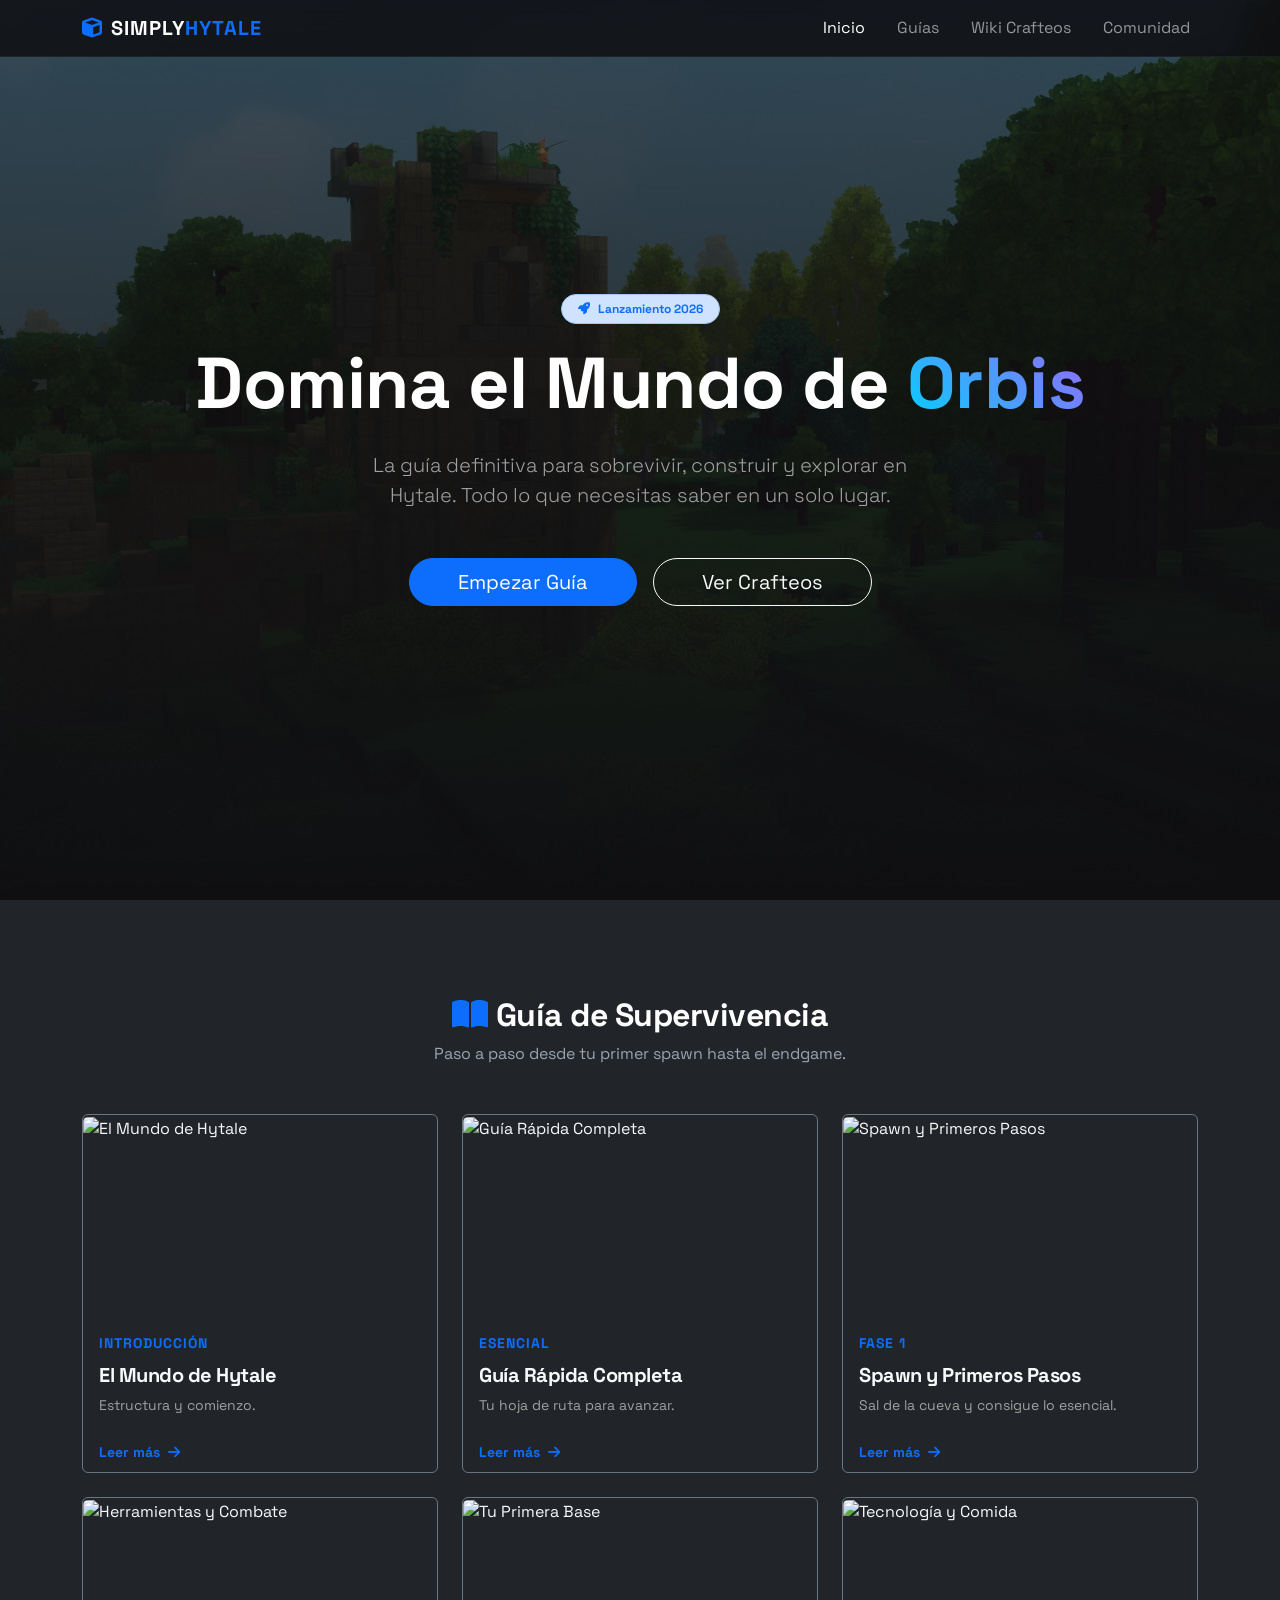
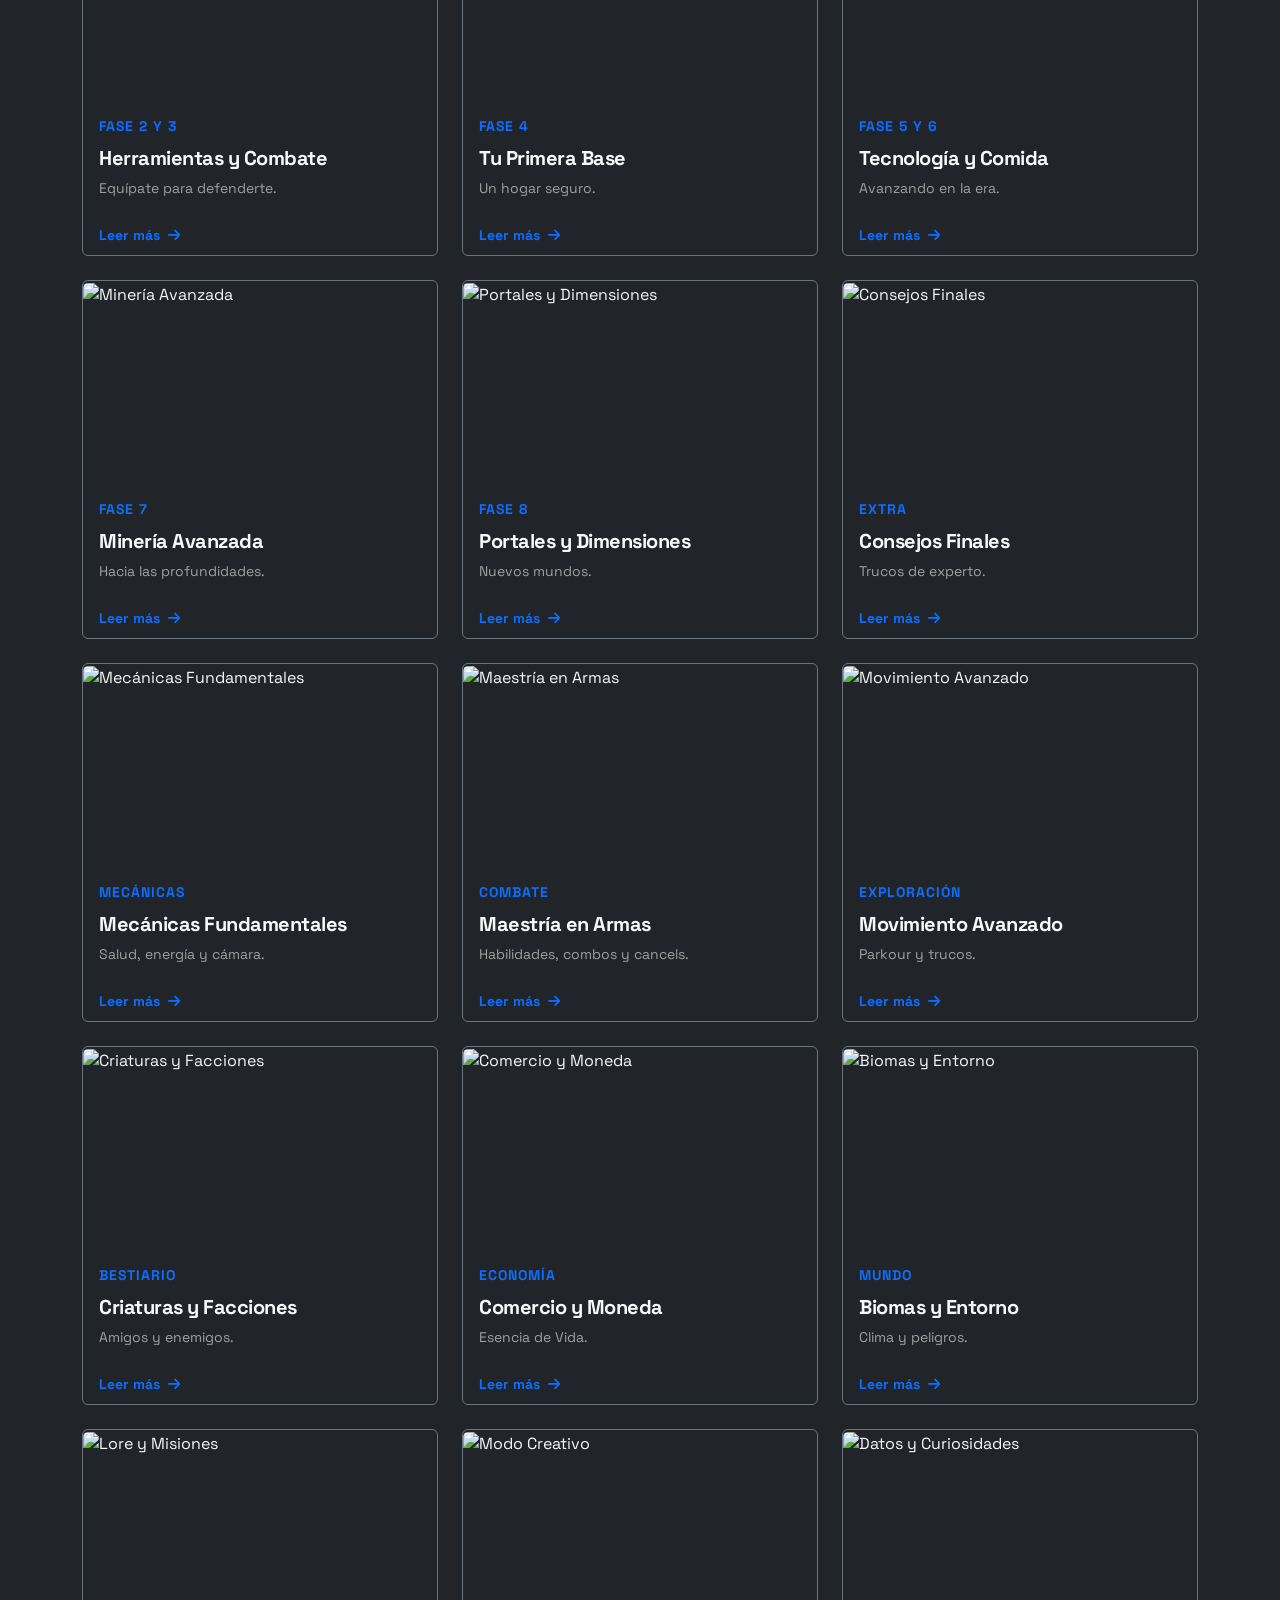
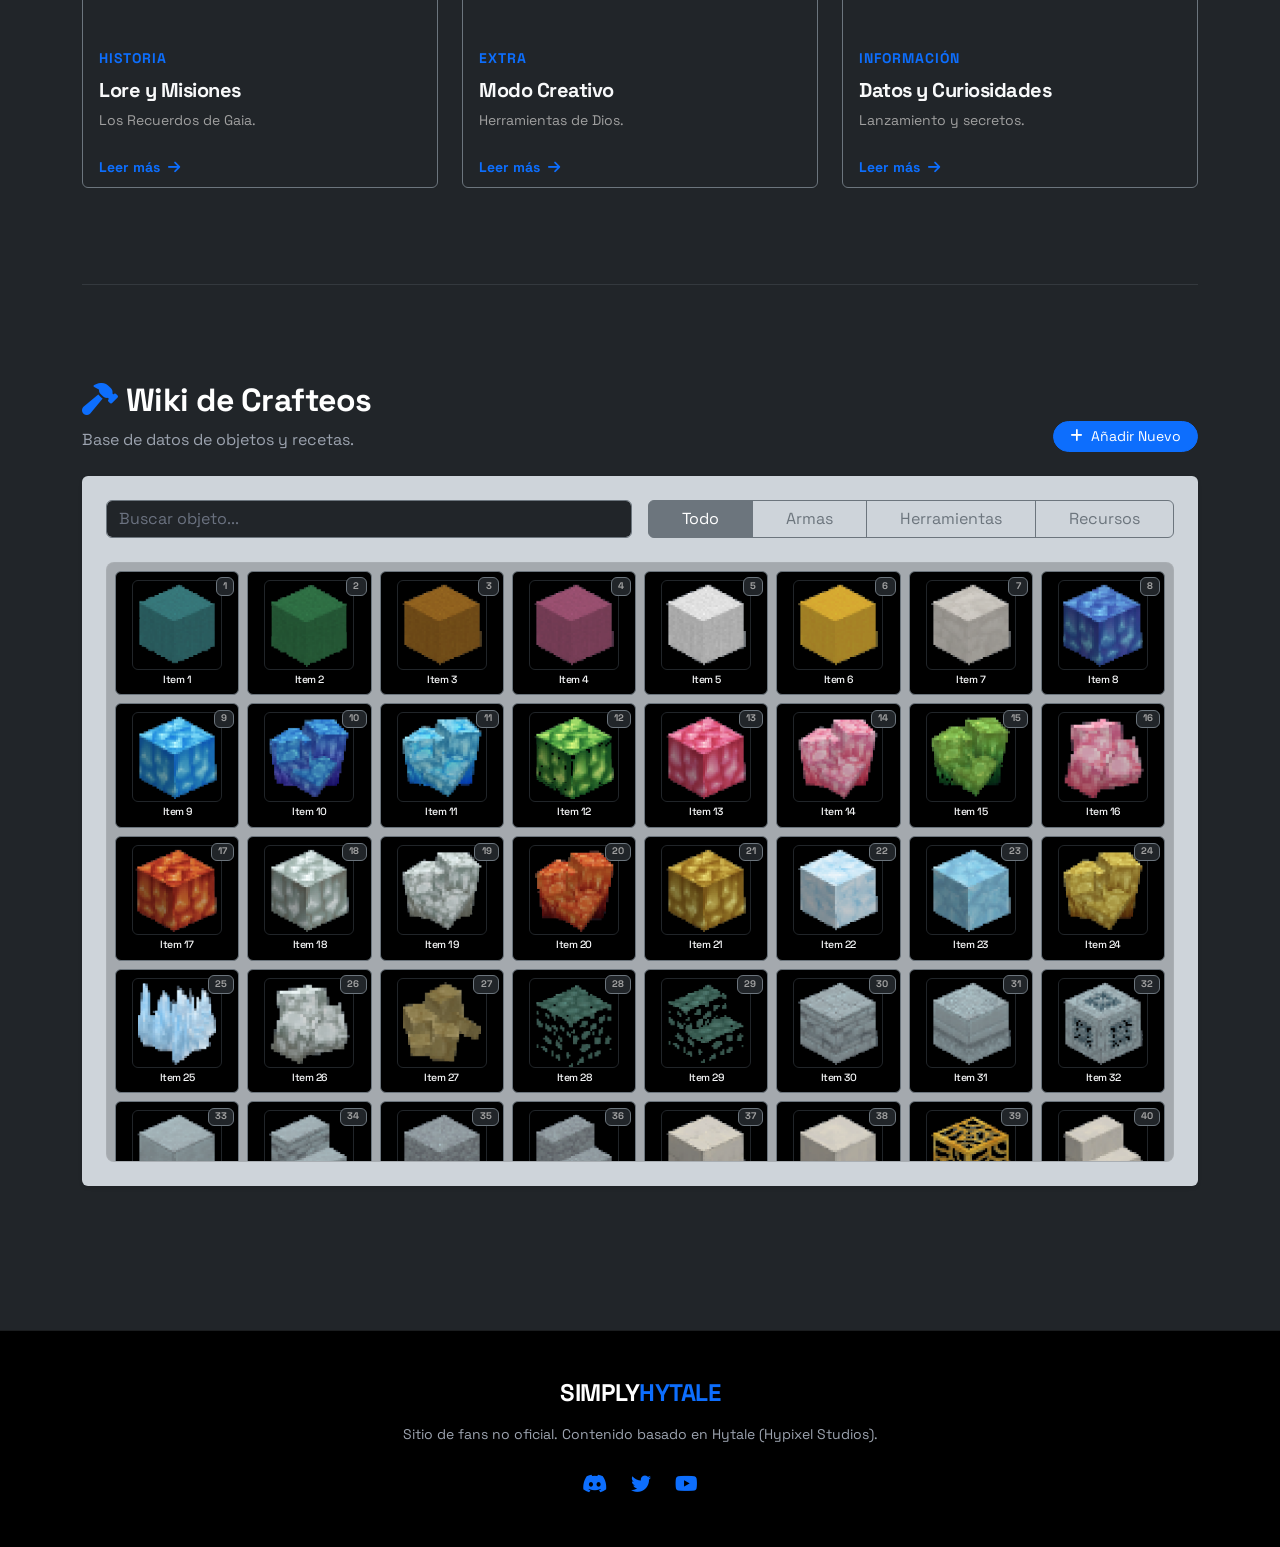
==== index.html @ f5057c67 "start" ====
<!DOCTYPE html>
<html lang="es">

<head>
    <meta charset="UTF-8">
    <meta name="viewport" content="width=device-width, initial-scale=1.0">
    <title>SimplyHytale | Guía & Wiki</title>
    <!-- Bootstrap 5 CSS -->
    <link href="https://cdn.jsdelivr.net/npm/bootstrap@5.3.0/dist/css/bootstrap.min.css" rel="stylesheet">
    <!-- FontAwesome -->
    <link rel="stylesheet" href="https://cdnjs.cloudflare.com/ajax/libs/font-awesome/6.4.0/css/all.min.css">
    <!-- Google Fonts -->
    <link rel="preconnect" href="https://fonts.googleapis.com">
    <link rel="preconnect" href="https://fonts.gstatic.com" crossorigin>
    <link href="https://fonts.googleapis.com/css2?family=Space+Grotesk:wght@300;400;500;700&display=swap"
        rel="stylesheet">
    <!-- Custom CSS -->
    <link rel="stylesheet" href="css/style.css">
</head>

<body class="bg-dark text-light">

    <!-- Navigation -->
    <nav class="navbar navbar-expand-lg navbar-dark fixed-top glass-effect">
        <div class="container">
            <a class="navbar-brand fw-bold" href="#">
                <i class="fas fa-cube me-2 text-primary"></i>SIMPLY<span class="text-primary">HYTALE</span>
            </a>
            <button class="navbar-toggler border-0" type="button" data-bs-toggle="collapse" data-bs-target="#navbarNav">
                <span class="navbar-toggler-icon"></span>
            </button>
            <div class="collapse navbar-collapse" id="navbarNav">
                <ul class="navbar-nav ms-auto gap-3">
                    <li class="nav-item"><a class="nav-link active" href="#hero">Inicio</a></li>
                    <li class="nav-item"><a class="nav-link" href="#guides">Guías</a></li>
                    <li class="nav-item"><a class="nav-link" href="#crafting">Wiki Crafteos</a></li>
                    <li class="nav-item"><a class="nav-link" href="#community">Comunidad</a></li>
                </ul>
            </div>
        </div>
    </nav>

    <!-- Hero Section -->
    <header id="hero" class="d-flex align-items-center justify-content-center text-center vh-100 position-relative">
        <div class="bg-image-overlay"></div>
        <div class="container position-relative z-2">
            <span class="badge bg-primary-subtle text-primary border border-primary-subtle rounded-pill mb-3 px-3 py-2">
                <i class="fas fa-rocket me-2"></i>Lanzamiento 2026
            </span>
            <h1 class="display-2 fw-bold mb-4">Domina el Mundo de <span class="text-gradient">Orbis</span></h1>
            <p class="lead text-secondary mb-5 mx-auto" style="max-width: 600px;">
                La guía definitiva para sobrevivir, construir y explorar en Hytale. Todo lo que necesitas saber en un
                solo lugar.
            </p>
            <div class="d-flex gap-3 justify-content-center">
                <a href="#guides" class="btn btn-primary btn-lg rounded-pill px-5">Empezar Guía</a>
                <a href="#crafting" class="btn btn-outline-light btn-lg rounded-pill px-5">Ver Crafteos</a>
            </div>
        </div>
    </header>

    <!-- Main Content -->
    <main class="container py-5">

        <!-- Guides Section (Dynamic) -->
        <section id="guides" class="py-5">
            <div class="text-center mb-5">
                <h2 class="fw-bold"><i class="fas fa-book-open text-primary me-2"></i>Guía de Supervivencia</h2>
                <p class="text-muted">Paso a paso desde tu primer spawn hasta el endgame.</p>
            </div>

            <!-- Dynamic Container for Guides -->
            <!-- Standard View: Grid of cards -->
            <!-- Detail View: Replaces grid with article -->
            <div id="guide-dynamic-container" class="position-relative min-vh-50">
                <!-- Loading State -->
                <div class="text-center py-5">
                    <div class="spinner-border text-primary" role="status">
                        <span class="visually-hidden">Cargando...</span>
                    </div>
                </div>
            </div>
        </section>

        <hr class="border-secondary opacity-25 my-5">

        <!-- Crafting Section -->
        <section id="crafting" class="py-5">
            <div class="d-flex justify-content-between align-items-end mb-4 flex-wrap gap-3">
                <div>
                    <h2 class="fw-bold"><i class="fas fa-hammer text-primary me-2"></i>Wiki de Crafteos</h2>
                    <p class="text-muted mb-0">Base de datos de objetos y recetas.</p>
                </div>
                <button class="btn btn-sm btn-primary rounded-pill px-3" data-bs-toggle="modal"
                    data-bs-target="#addRecipeModal">
                    <i class="fas fa-plus me-1"></i> Añadir Nuevo
                </button>
            </div>

            <div class="card bg-dark-subtle border-0 shadow-sm">
                <div class="card-body p-4">
                    <!-- Filters -->
                    <div class="row g-3 mb-4">
                        <div class="col-md-6">
                            <input type="text" id="search-crafting"
                                class="form-control bg-dark text-light border-secondary" placeholder="Buscar objeto...">
                        </div>
                        <div class="col-md-6">
                            <div class="btn-group w-100" role="group">
                                <button type="button" class="btn btn-outline-secondary active"
                                    data-filter="all">Todo</button>
                                <button type="button" class="btn btn-outline-secondary"
                                    data-filter="weapon">Armas</button>
                                <button type="button" class="btn btn-outline-secondary"
                                    data-filter="tool">Herramientas</button>
                                <button type="button" class="btn btn-outline-secondary"
                                    data-filter="resource">Recursos</button>
                            </div>
                        </div>
                    </div>

                    <!-- Items Grid -->
                    <div id="crafting-grid">
                        <!-- Dynamic Content -->
                    </div>
                </div>
            </div>
        </section>

    </main>

    <!-- Footer -->
    <footer class="bg-black py-5 mt-5 border-top border-secondary border-opacity-25">
        <div class="container text-center">
            <h4 class="fw-bold mb-3">SIMPLY<span class="text-primary">HYTALE</span></h4>
            <p class="text-muted mb-4 small">Sitio de fans no oficial. Contenido basado en Hytale (Hypixel Studios).</p>
            <div class="d-flex justify-content-center gap-4 text-secondary fs-5">
                <a href="https://discord.gg/ccy5V2Jbmm" class="hover-text-primary"><i class="fab fa-discord"></i></a>
                <a href="#" class="hover-text-primary"><i class="fab fa-twitter"></i></a>
                <a href="#" class="hover-text-primary"><i class="fab fa-youtube"></i></a>
            </div>
        </div>
    </footer>

    <!-- Modals -->
    <!-- Add Recipe Modal -->
    <div class="modal fade" id="addRecipeModal" tabindex="-1" aria-hidden="true">
        <div class="modal-dialog modal-dialog-centered">
            <div class="modal-content bg-dark border-secondary">
                <div class="modal-header border-secondary">
                    <h5 class="modal-title">Nueva Receta</h5>
                    <button type="button" class="btn-close btn-close-white" data-bs-dismiss="modal"
                        aria-label="Close"></button>
                </div>
                <div class="modal-body">
                    <form id="add-recipe-form">
                        <div class="mb-3">
                            <label class="form-label">Nombre del Objeto</label>
                            <input type="text" class="form-control bg-black text-light border-secondary" id="new-name"
                                required placeholder="Ej: Espada de Void">
                        </div>
                        <div class="mb-3">
                            <label class="form-label">Tipo</label>
                            <select class="form-select bg-black text-light border-secondary" id="new-type">
                                <option value="weapon">Arma</option>
                                <option value="tool">Herramienta</option>
                                <option value="resource">Recurso</option>
                            </select>
                        </div>
                        <div class="mb-3">
                            <label class="form-label">Icono (Emoji)</label>
                            <input type="text" class="form-control bg-black text-light border-secondary" id="new-icon"
                                value="⚔️" required>
                        </div>
                        <button type="submit" class="btn btn-primary w-100">Guardar Receta</button>
                    </form>
                </div>
            </div>
        </div>
    </div>

    <!-- Scripts -->
    <script src="https://cdn.jsdelivr.net/npm/bootstrap@5.3.0/dist/js/bootstrap.bundle.min.js"></script>
    <script src="js/itemsData.js"></script>
    <script src="js/main.js"></script>
</body>

</html>
---- css/style.css ----
/* Hytale Minimalist Theme - Bootstrap Overrides */

:root {
    --primary-color: #00d2ff;
    --bg-dark: #0f0f12;
    --bg-card: #18181b;
}

body {
    background-color: var(--bg-dark);
    font-family: 'Space Grotesk', sans-serif;
    color: #f0f0f0;
    /* Global text color fix */
}

/* Typography */
h1,
h2,
h3,
h4,
h5,
h6 {
    letter-spacing: -0.5px;
    color: #ffffff;
    /* Ensure headers are white */
}

/* ... existing code ... */

/* Text Contrast Overrides */
.text-secondary {
    color: #ccc !important;
    /* Lighter gray for better visibility */
}

.fw-bold {
    font-weight: 700 !important;
}

.text-gradient {
    background: linear-gradient(45deg, #00d2ff, #9966ff);
    -webkit-background-clip: text;
    -webkit-text-fill-color: transparent;
}

/* Navbar */
.glass-effect {
    background: rgba(15, 15, 18, 0.85);
    backdrop-filter: blur(12px);
    border-bottom: 1px solid rgba(255, 255, 255, 0.05);
}

.navbar-brand {
    letter-spacing: 1px;
}

/* Hero */
#hero {
    background: url('../images/hero-bg.jpg') no-repeat center center/cover;
}

.bg-image-overlay {
    position: absolute;
    top: 0;
    left: 0;
    width: 100%;
    height: 100%;
    background: linear-gradient(to bottom, rgba(15, 15, 18, 0.7), var(--bg-dark));
    /* Smooth fade to black */
    z-index: 1;
}

/* Utilities */
.hover-elevate {
    transition: transform 0.3s ease, box-shadow 0.3s ease;
}

.hover-elevate:hover {
    transform: translateY(-5px);
    box-shadow: 0 10px 20px rgba(0, 0, 0, 0.3);
}

.cursor-pointer {
    cursor: pointer;
}

.ls-1 {
    letter-spacing: 1px;
}

.object-fit-cover {
    object-fit: cover;
}

.fade-in {
    animation: fadeIn 0.4s ease-out;
}

@keyframes fadeIn {
    from {
        opacity: 0;
        transform: translateY(10px);
    }

    to {
        opacity: 1;
        transform: translateY(0);
    }
}

/* Custom Gradients */
.bg-gradient-to-t {
    background: linear-gradient(to top, rgba(0, 0, 0, 0.95) 0%, transparent 100%);
}

.hover-border-primary {
    transition: border-color 0.3s;
}

.hover-border-primary:hover {
    border-color: var(--primary-color) !important;
}

.hover-text-primary:hover {
    color: var(--primary-color) !important;
}

/* Article Styling */
.article-content p {
    font-size: 1.15rem;
    /* Slightly larger */
    line-height: 1.8;
    color: #e5e7eb;
    /* Lighter: Tailwind gray-200 */
    /* Tailwind gray-300 equiv */
}

.article-content h3 {
    margin-top: 2rem;
    margin-bottom: 1rem;
    color: #fff;
    font-weight: 600;
}

.article-content ul {
    margin-bottom: 2rem;
}

.article-content ul,
.article-content ol,
.article-content li {
    color: #e0e0e0;
    /* Match paragraph color */
    margin-bottom: 0.5rem;
}

/* Cards */
.card {
    background-color: var(--bg-card);
}

/* Text Contrast Overrides */
.text-secondary {
    color: #a0a0a0 !important;
    /* Lighter gray than Bootstrap default */
}

.text-muted {
    color: #9ca3af !important;
}

/* Form Controls Dark Mode */
.form-control,
.form-select {
    background-color: #1e1e24;
    color: #e0e0e0;
    border-color: #333;
}

.form-control::placeholder {
    color: #6b7280;
}

.form-control:focus,
.form-select:focus {
    background-color: #000;
    color: #fff;
    border-color: var(--primary-color);
    box-shadow: 0 0 0 0.25rem rgba(0, 210, 255, 0.25);
}

/* Item Card Specifics */
.item-card {
    transition: all 0.2s ease;
}

.item-card:hover {
    transform: scale(1.05);
    background-color: #222;
    z-index: 10;
}

/* Scrollbar */
::-webkit-scrollbar {
    width: 8px;
}

::-webkit-scrollbar-track {
    background: var(--bg-dark);
}

::-webkit-scrollbar-thumb {
    background: #333;
    border-radius: 4px;
}

::-webkit-scrollbar-thumb:hover {
    background: var(--primary-color);
}

/* Crafting Grid Customization */
#crafting-grid {
    display: grid;
    grid-template-columns: repeat(auto-fill, minmax(110px, 1fr));
    gap: 0.5rem;
    max-height: 600px;
    overflow-y: auto;
    padding: 0.5rem;
    background: rgba(0, 0, 0, 0.2);
    border-radius: 8px;
    border: 1px solid rgba(255, 255, 255, 0.05);
}

#crafting-grid .item-card {
    font-size: 0.75rem;
}

#crafting-grid .ratio {
    /* Target 90px roughly, container minmax 110px allows for padding */
    width: 90px;
    height: 90px;
    margin: 0 auto 0.5rem auto;
}
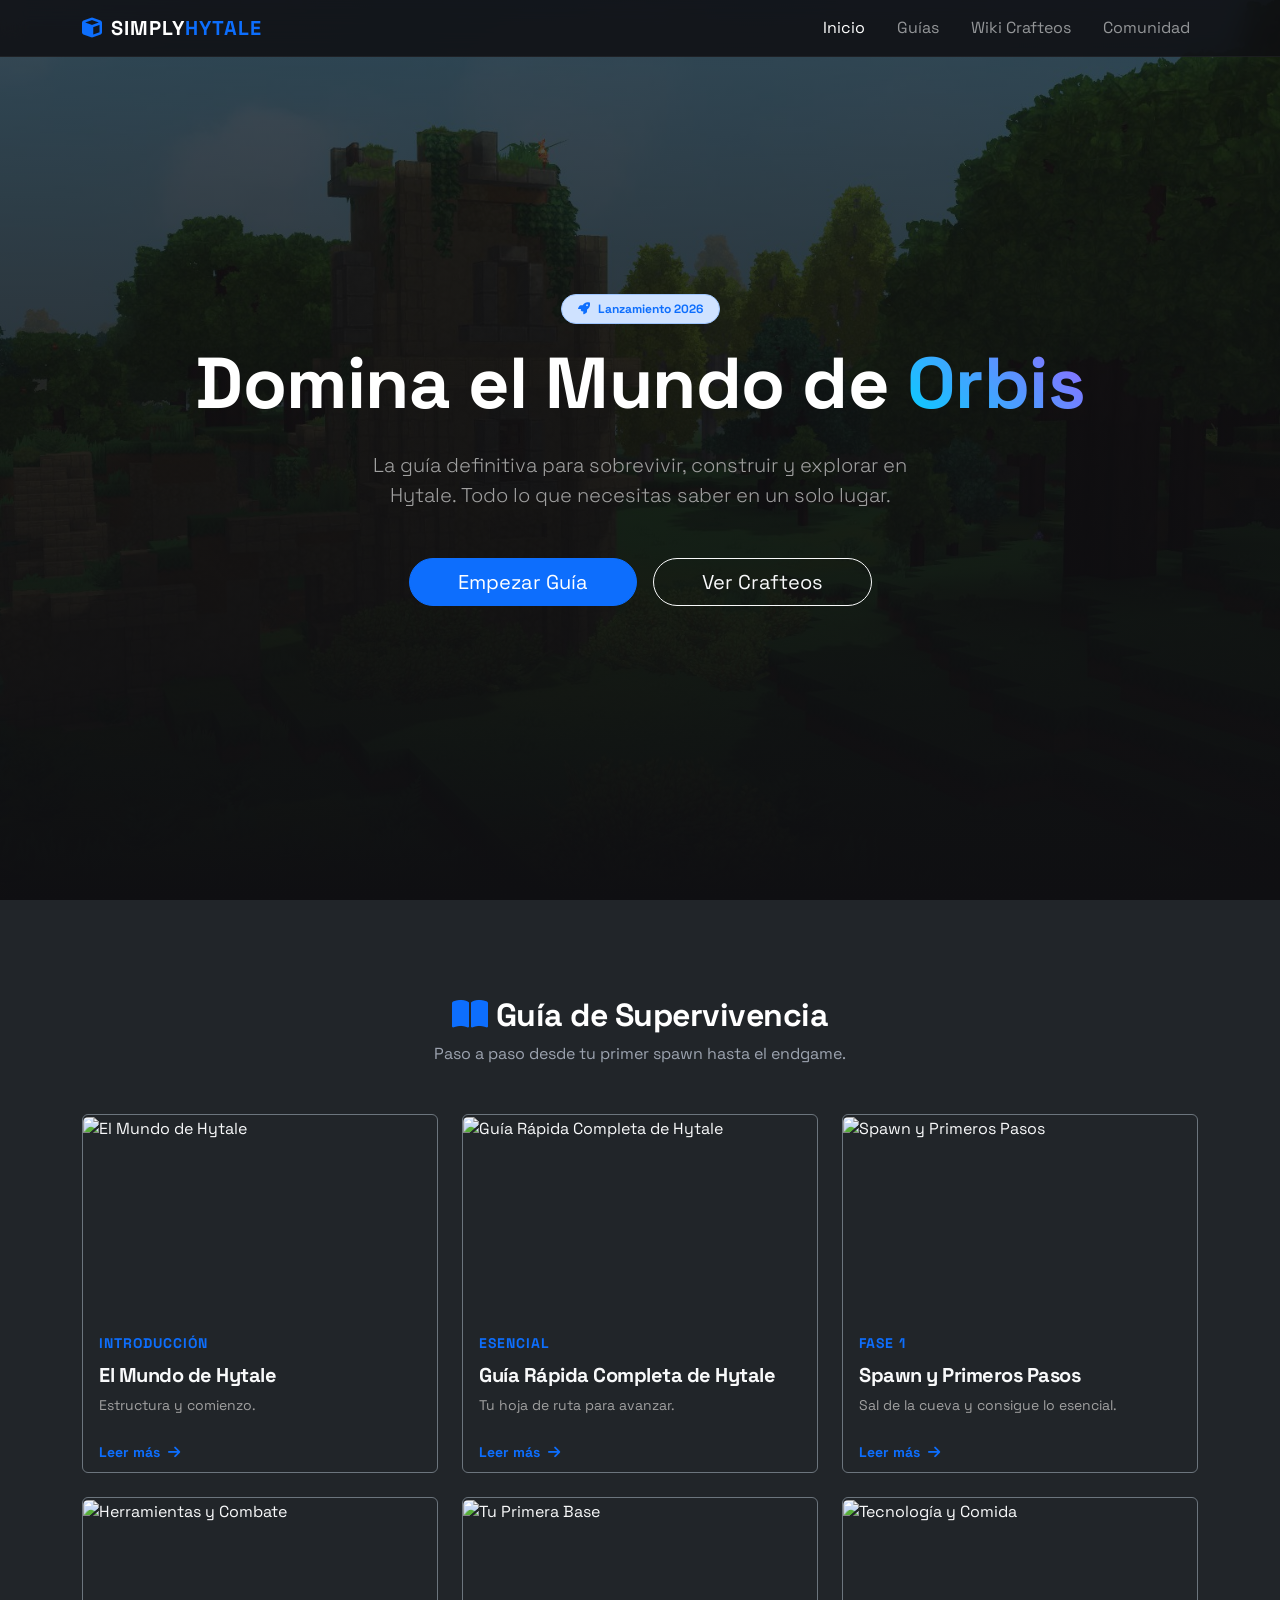
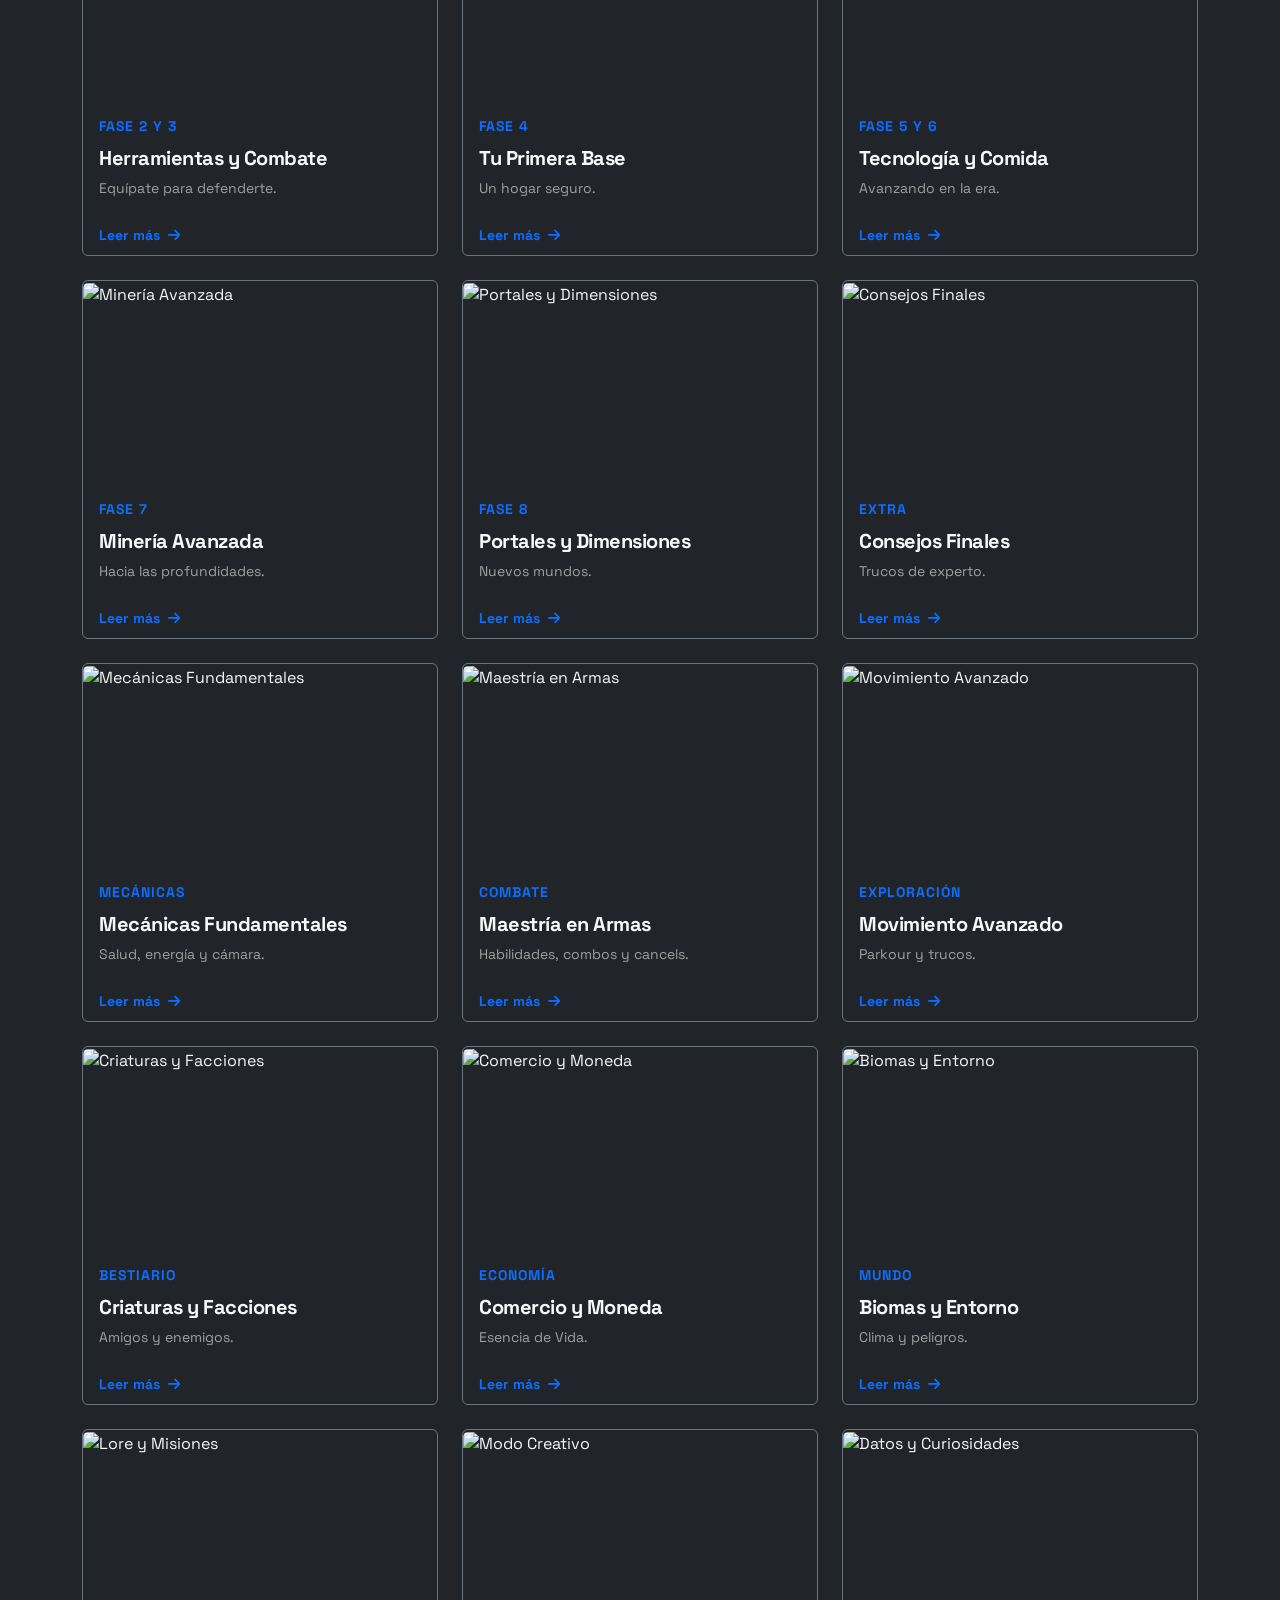
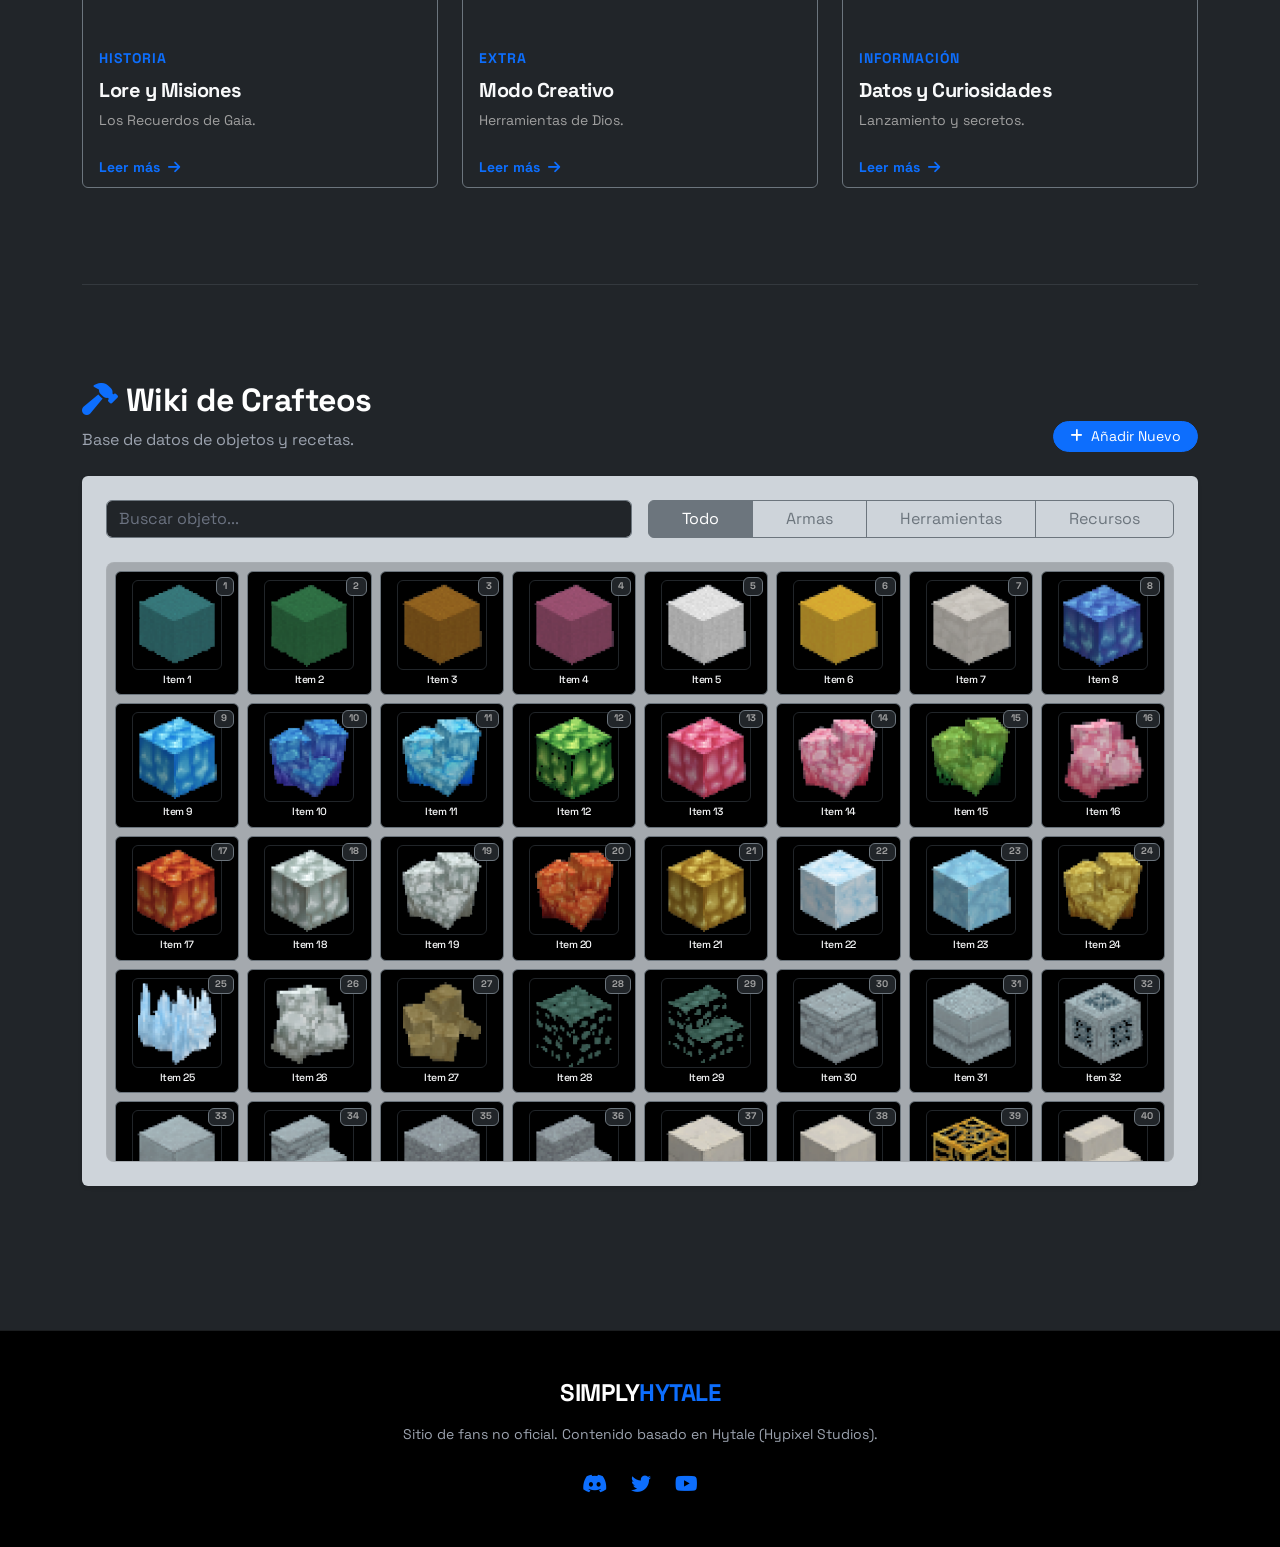
==== commit e6d907f7: "seo update" ====
--- a/index.html
+++ b/index.html
@@ -4,7 +4,34 @@
 <head>
     <meta charset="UTF-8">
     <meta name="viewport" content="width=device-width, initial-scale=1.0">
-    <title>SimplyHytale | Guía & Wiki</title>
+    <meta name="google-site-verification" content="Sexv99kf_thhNjFNto98rtzEiTq1sAfByn2avc1ELJ4" />
+
+    <!-- SEO Meta Tags -->
+    <title>SimplyHytale | Guía Completa, Crafteos y Wiki de Hytale</title>
+    <meta name="description"
+        content="La guía más completa de Hytale en español. Descubre cómo craftear armas, herramientas, conseguir camas, minar minerales y sobrevivir en Orbis. Wiki de crafteos actualizada para 2026.">
+    <meta name="keywords"
+        content="Hytale, guía hytale, crafteos hytale, wiki hytale, como conseguir cama hytale, como conseguir espada hytale, minería hytale, guia supervivencia hytale, orbis, hytale 2026">
+    <meta name="author" content="SimplyHytale Team">
+    <link rel="canonical" href="https://relkou.github.io/Hytale-guia/">
+
+    <!-- Open Graph / Facebook -->
+    <meta property="og:type" content="website">
+    <meta property="og:url" content="https://relkou.github.io/Hytale-guia/">
+    <meta property="og:title" content="SimplyHytale | Guía Definitiva y Wiki de Crafteos">
+    <meta property="og:description"
+        content="Aprende a jugar Hytale: Guía de supervivencia, base de datos de crafteos, y trucos para dominar Orbis.">
+    <meta property="og:image" content="https://areajugones.sport.es/wp-content/uploads/2026/01/image-4-37.jpg.webp">
+
+    <!-- Twitter -->
+    <meta property="twitter:card" content="summary_large_image">
+    <meta property="twitter:url" content="https://relkou.github.io/Hytale-guia/">
+    <meta property="twitter:title" content="SimplyHytale | Guía Definitiva y Wiki de Crafteos">
+    <meta property="twitter:description"
+        content="Aprende a jugar Hytale: Guía de supervivencia, base de datos de crafteos, y trucos para dominar Orbis.">
+    <meta property="twitter:image"
+        content="https://areajugones.sport.es/wp-content/uploads/2026/01/image-4-37.jpg.webp">
+
     <!-- Bootstrap 5 CSS -->
     <link href="https://cdn.jsdelivr.net/npm/bootstrap@5.3.0/dist/css/bootstrap.min.css" rel="stylesheet">
     <!-- FontAwesome -->
@@ -183,6 +210,7 @@
     <script src="https://cdn.jsdelivr.net/npm/bootstrap@5.3.0/dist/js/bootstrap.bundle.min.js"></script>
     <script src="js/itemsData.js"></script>
     <script src="js/main.js"></script>
+    <script data-goatcounter="https://relkou.goatcounter.com/count" async src="//gc.zgo.at/count.js"></script>
 </body>
 
 </html>
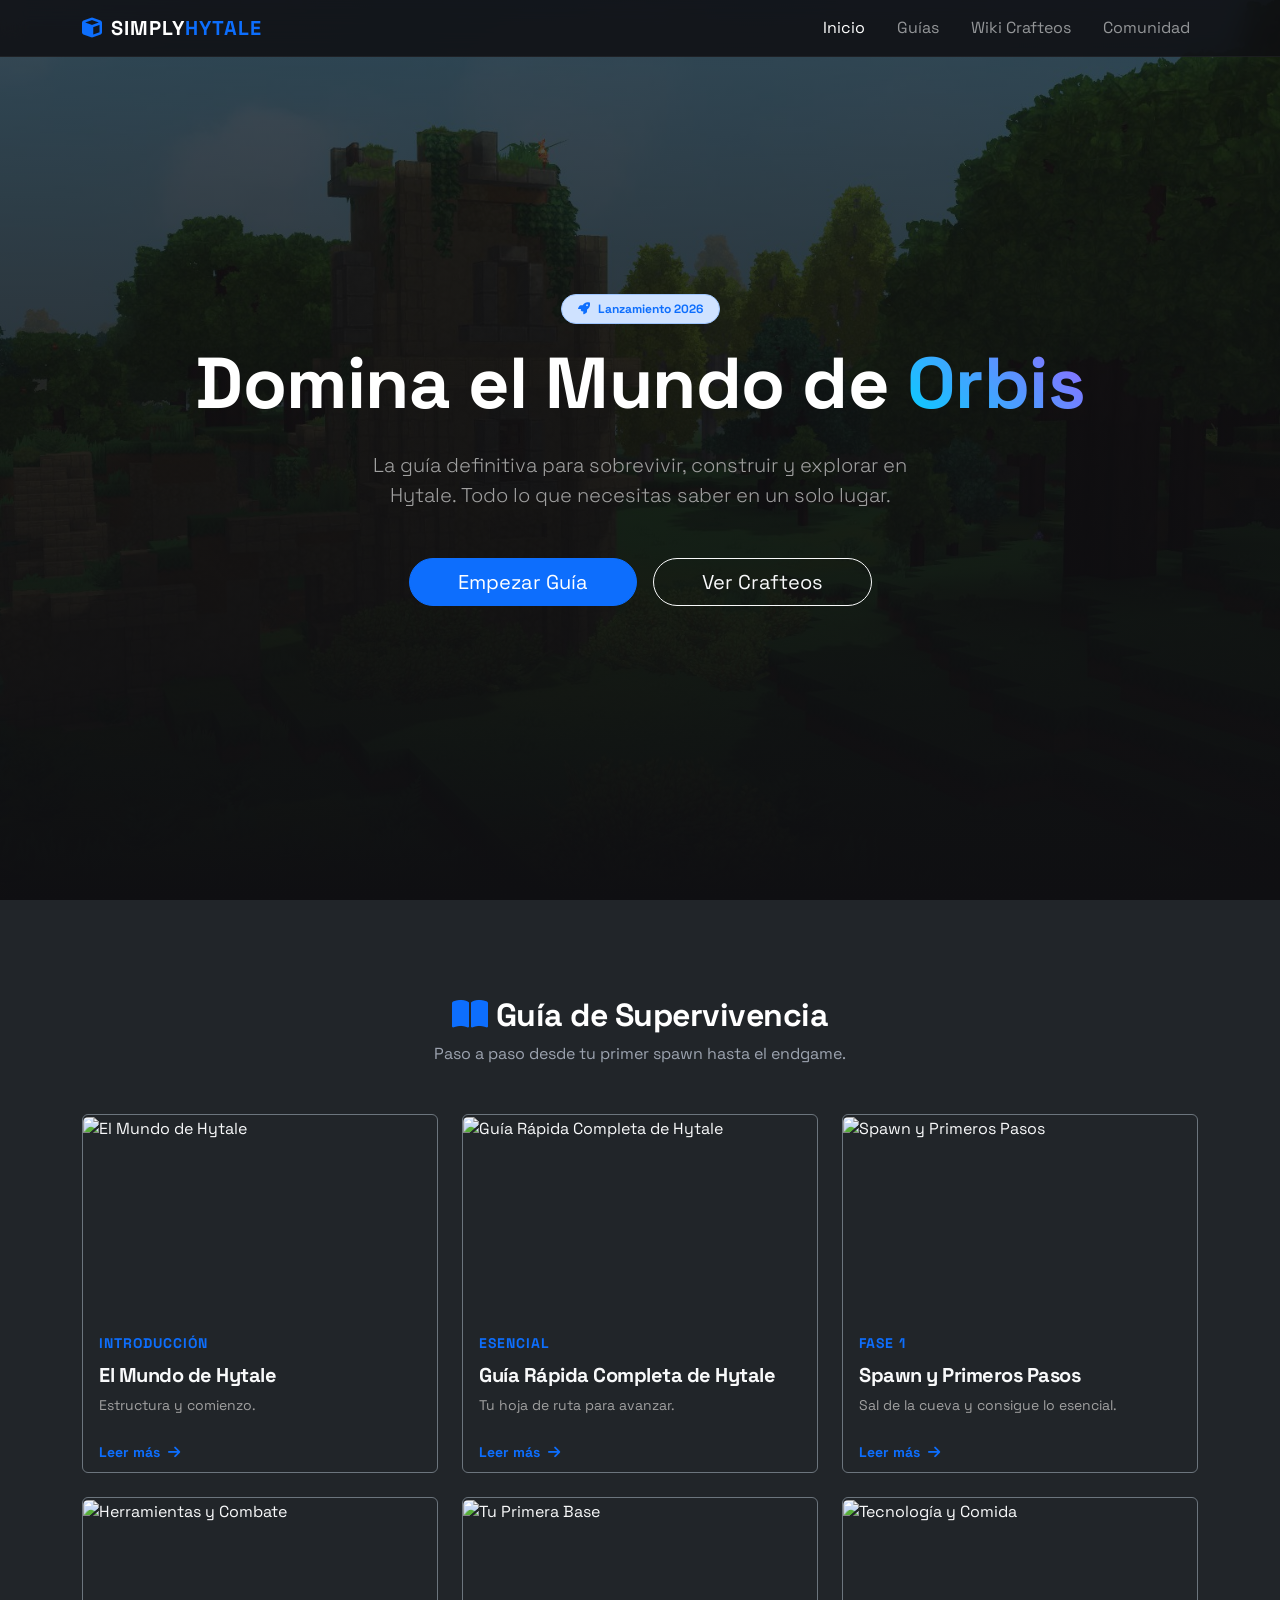
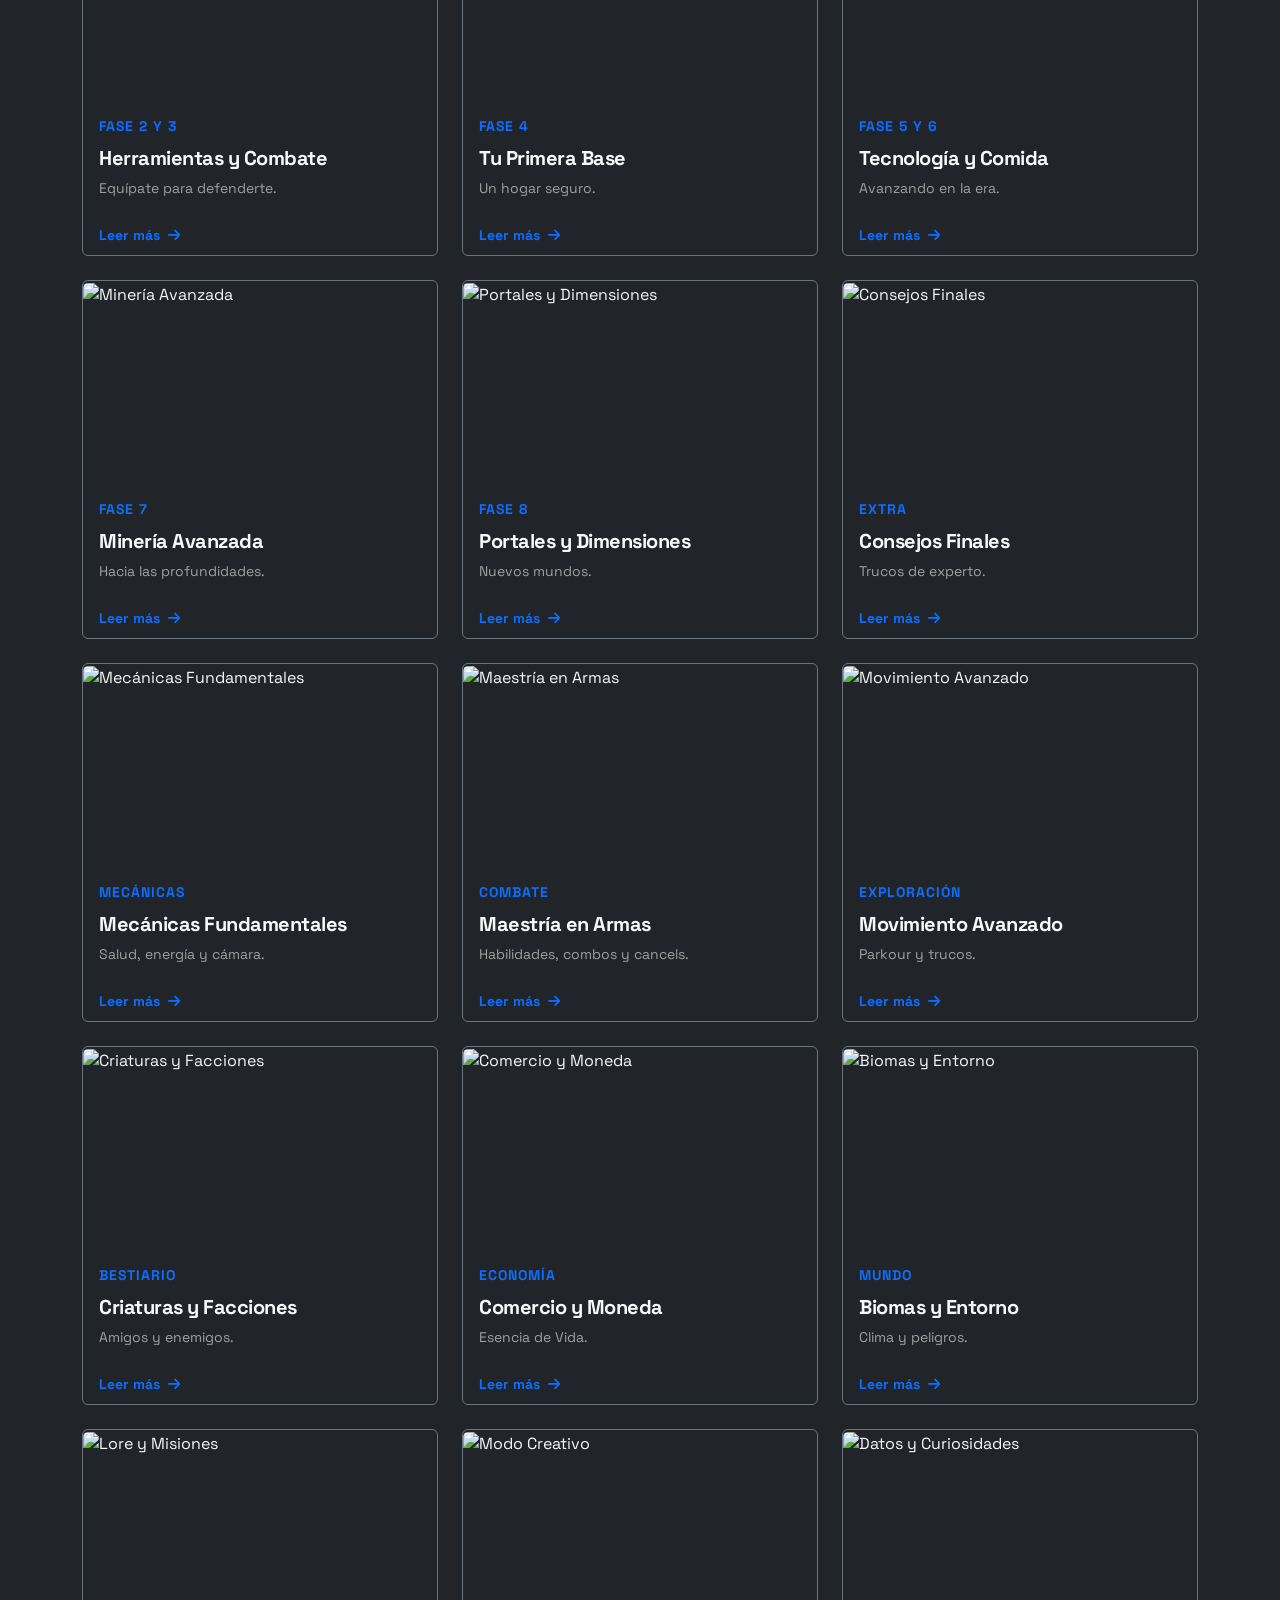
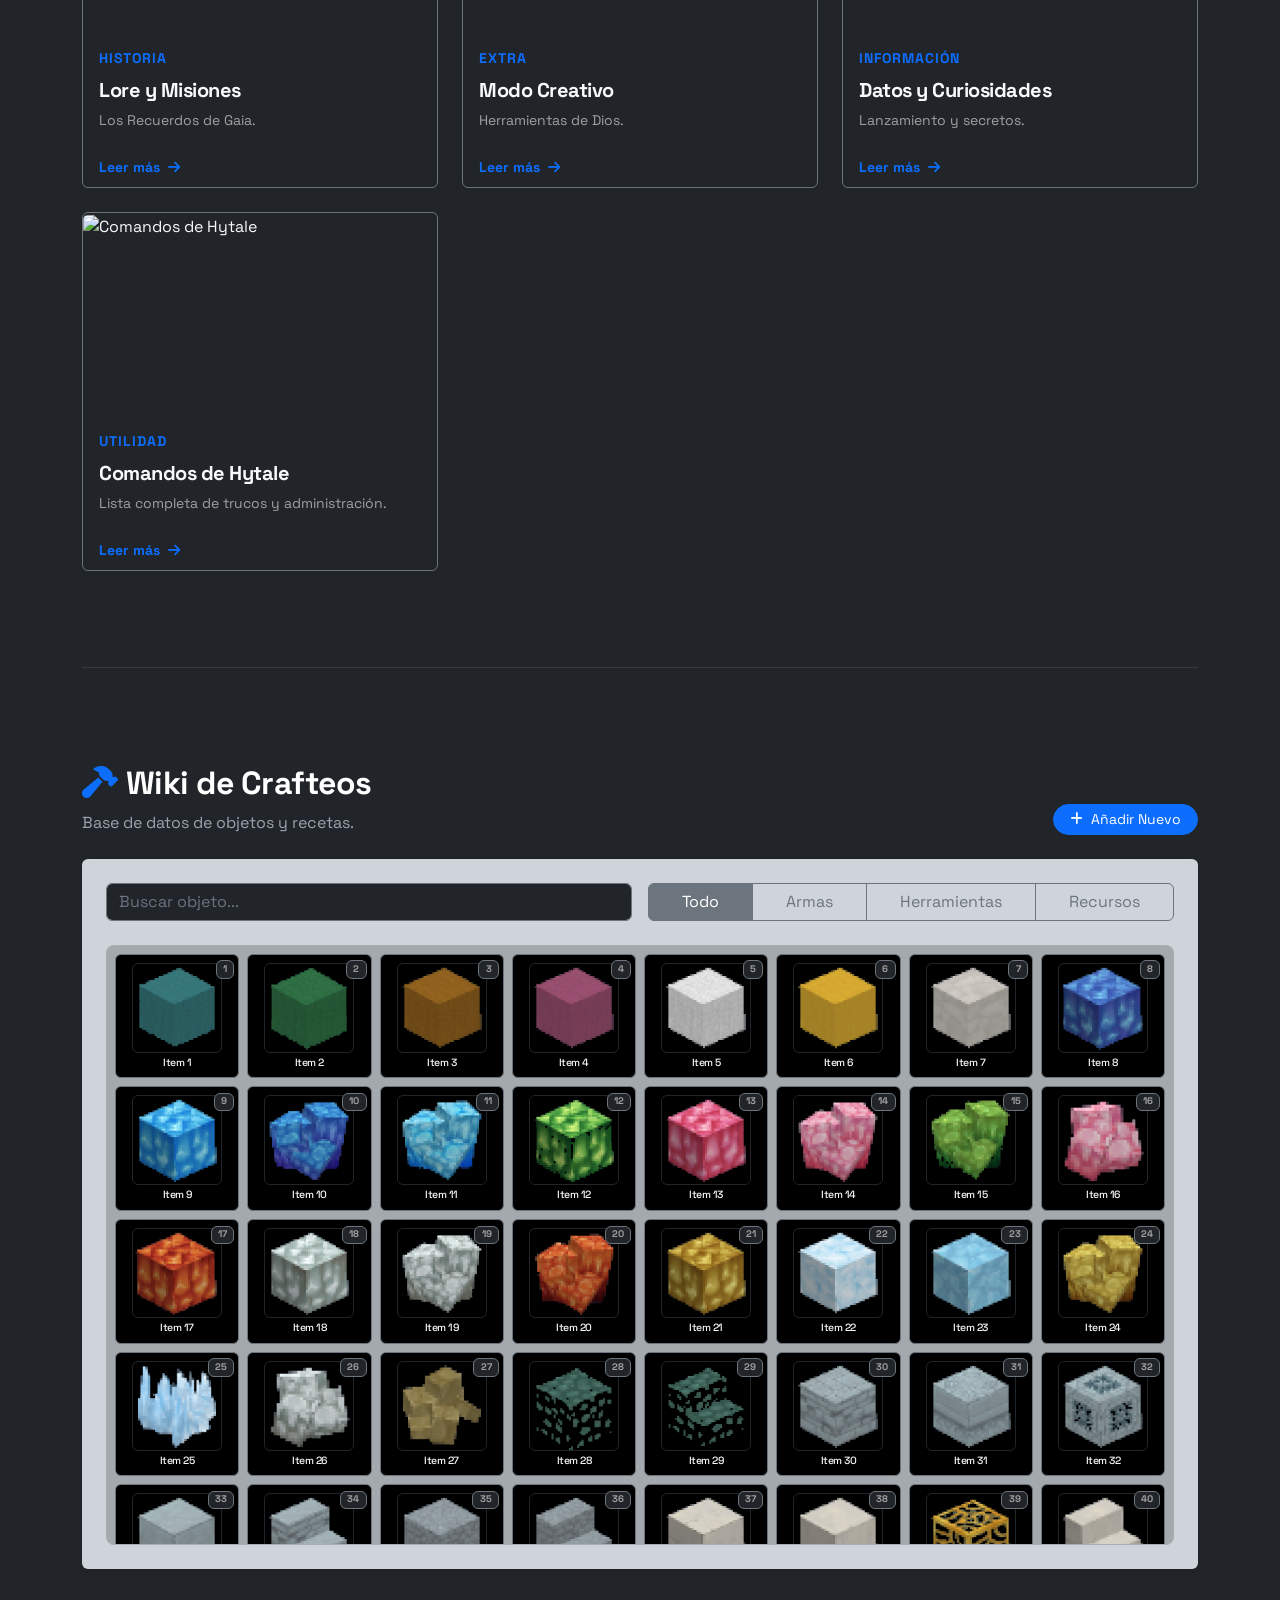
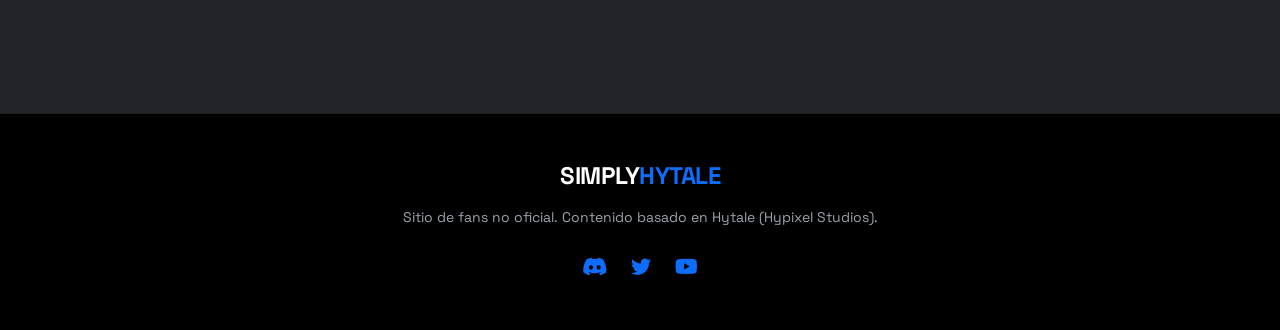
==== commit fa4b4dd6: "quit counter" ====
--- a/index.html
+++ b/index.html
@@ -210,7 +210,6 @@
     <script src="https://cdn.jsdelivr.net/npm/bootstrap@5.3.0/dist/js/bootstrap.bundle.min.js"></script>
     <script src="js/itemsData.js"></script>
     <script src="js/main.js"></script>
-    <script data-goatcounter="https://relkou.goatcounter.com/count" async src="//gc.zgo.at/count.js"></script>
 </body>
 
 </html>
